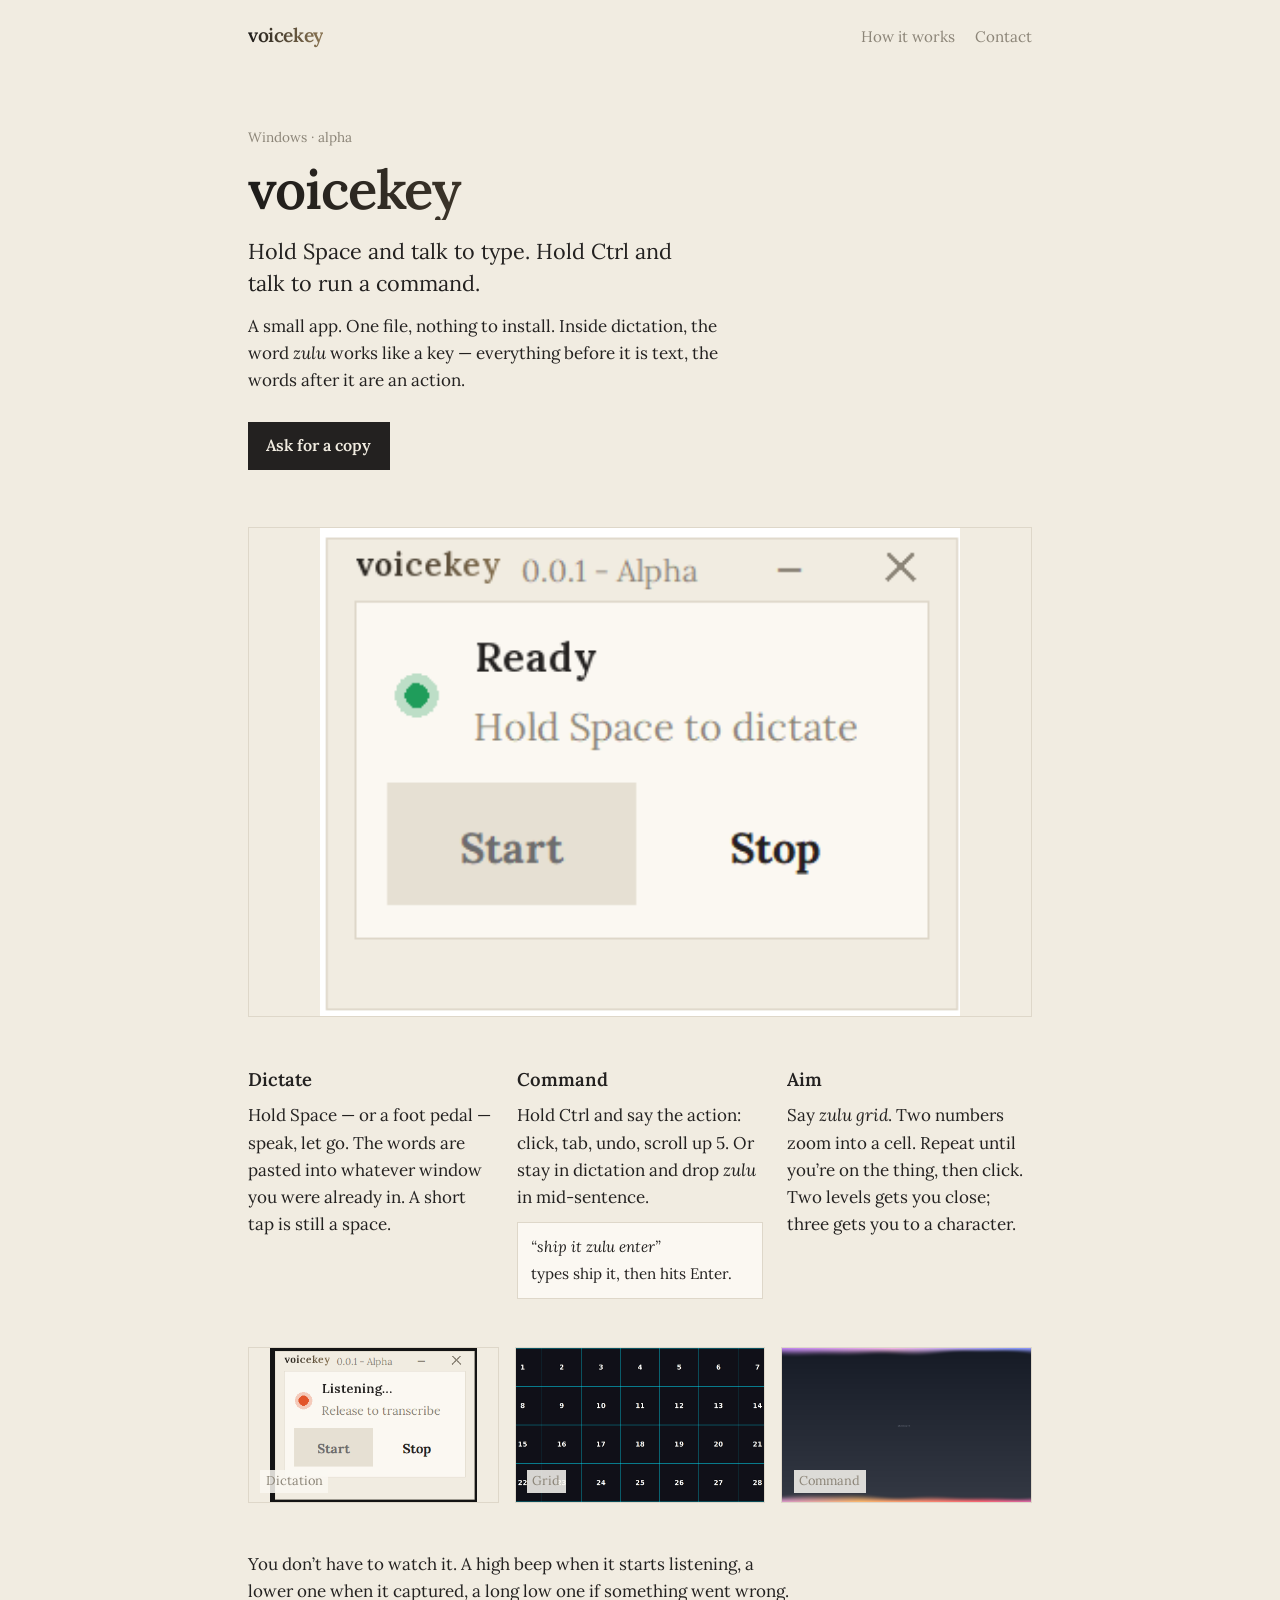
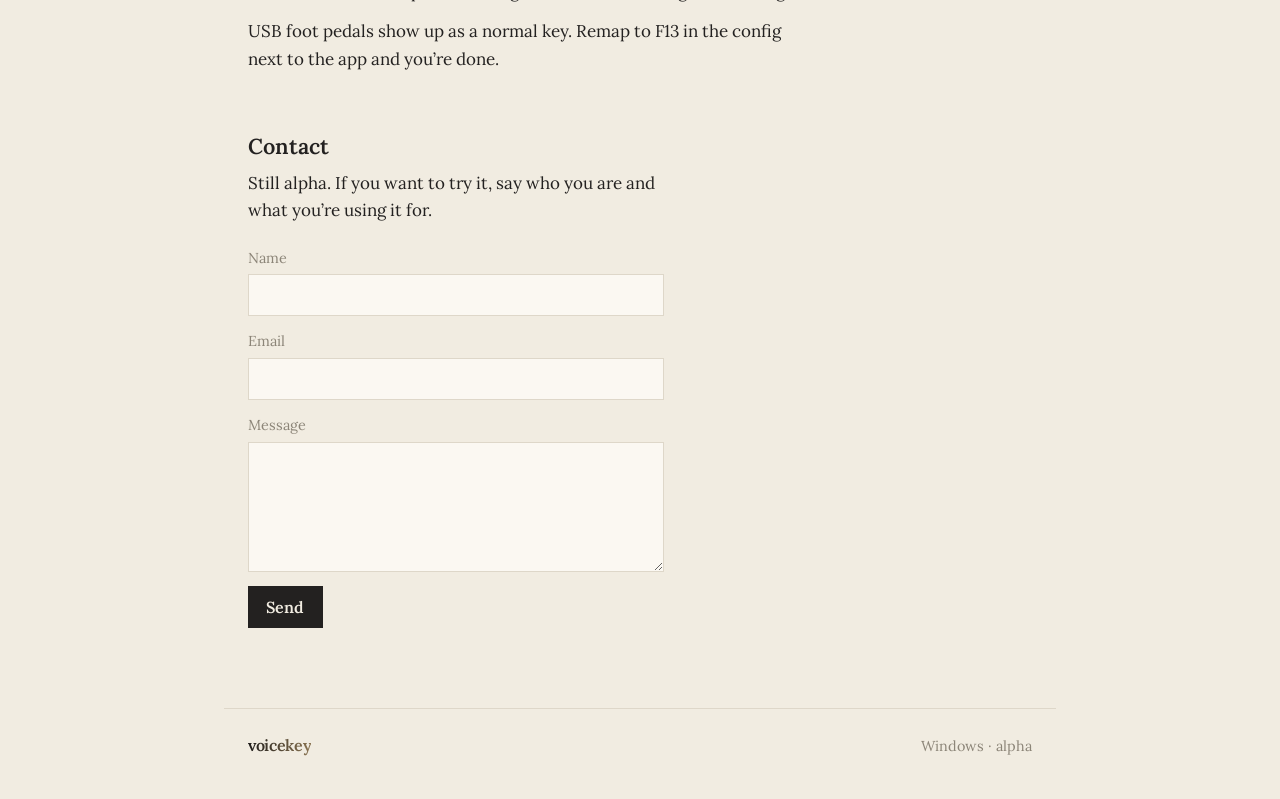
==== docs/index.html @ bb3250ca "Add a GitHub Pages site so people can ask for a copy. Co-authored-by: Cursor <cursoragent@cursor.com" ====
<!DOCTYPE html>
<html lang="en">
<head>
  <meta charset="utf-8">
  <meta name="viewport" content="width=device-width, initial-scale=1">
  <title>VoiceKey</title>
  <meta name="description" content="Hold Space and talk to type. Hold Ctrl and talk to run a command. Hands-free PC control for Windows.">
  <meta property="og:title" content="VoiceKey">
  <meta property="og:description" content="Hold Space and talk to type. Hold Ctrl and talk to run a command.">
  <meta property="og:image" content="images/hero.jpg">
  <link rel="icon" href="favicon.svg" type="image/svg+xml">
  <link rel="preconnect" href="https://fonts.googleapis.com">
  <link rel="preconnect" href="https://fonts.gstatic.com" crossorigin>
  <link href="https://fonts.googleapis.com/css2?family=Lora:ital,wght@0,400;0,500;0,600;1,400&display=swap" rel="stylesheet">
  <link rel="stylesheet" href="styles.css">
</head>
<body>
  <header class="nav">
    <a class="wordmark" href="#">voicekey</a>
    <nav>
      <a href="#how">How it works</a>
      <a href="#contact">Contact</a>
    </nav>
  </header>

  <main>
    <section class="hero">
      <p class="eyebrow">Windows · alpha</p>
      <h1 class="wordmark">voicekey</h1>
      <p class="lead">Hold Space and talk to type. Hold Ctrl and talk to run a command.</p>
      <p class="sub">A small app. One file, nothing to install. Inside dictation, the word <em>zulu</em> works like a key — everything before it is text, the words after it are an action.</p>
      <p><a class="btn" href="#contact">Ask for a copy</a></p>
    </section>

    <figure class="shot contain" data-file="images/hero.jpg">
      <img src="images/hero.jpg" alt="The VoiceKey window, ready to dictate" width="960" height="600">
    </figure>

    <section id="how" class="how">
      <article>
        <h2>Dictate</h2>
        <p>Hold Space — or a foot pedal — speak, let go. The words are pasted into whatever window you were already in. A short tap is still a space.</p>
      </article>
      <article>
        <h2>Command</h2>
        <p>Hold Ctrl and say the action: click, tab, undo, scroll up 5. Or stay in dictation and drop <em>zulu</em> in mid-sentence.</p>
        <p class="example"><span>“ship it zulu enter”</span> types ship it, then hits Enter.</p>
      </article>
      <article>
        <h2>Aim</h2>
        <p>Say <em>zulu grid</em>. Two numbers zoom into a cell. Repeat until you’re on the thing, then click. Two levels gets you close; three gets you to a character.</p>
      </article>
    </section>

    <section class="gallery" aria-label="The product in use">
      <figure class="shot contain" data-file="images/dictate.png">
        <img src="images/dictate.png" alt="VoiceKey listening, ready to transcribe" width="640" height="400">
        <figcaption>Dictation</figcaption>
      </figure>
      <figure class="shot" data-file="images/grid.png">
        <img src="images/grid.png" alt="The VoiceKey mouse grid over a screen" width="640" height="400">
        <figcaption>Grid</figcaption>
      </figure>
      <figure class="shot" data-file="images/command.png">
        <img src="images/command.png" alt="Screen-edge glow while VoiceKey listens for a command" width="640" height="400">
        <figcaption>Command</figcaption>
      </figure>
    </section>

    <section class="notes">
      <p>You don’t have to watch it. A high beep when it starts listening, a lower one when it captured, a long low one if something went wrong.</p>
      <p>USB foot pedals show up as a normal key. Remap to F13 in the config next to the app and you’re done.</p>
    </section>

    <section id="contact" class="contact">
      <h2>Contact</h2>
      <p>Still alpha. If you want to try it, say who you are and what you’re using it for.</p>

      <form id="contact-form" action="https://formspree.io/f/xvkpqzql" method="POST">
        <label>
          Name
          <input type="text" name="name" autocomplete="name" required>
        </label>
        <label>
          Email
          <input type="email" name="email" autocomplete="email" required>
        </label>
        <label>
          Message
          <textarea name="message" rows="5" required></textarea>
        </label>
        <input type="text" name="_gotcha" class="hp" tabindex="-1" autocomplete="off" aria-hidden="true">
        <input type="hidden" name="_subject" value="VoiceKey">
        <p class="form-status" role="status" hidden></p>
        <button class="btn" type="submit">Send</button>
      </form>
    </section>
  </main>

  <footer>
    <span class="wordmark">voicekey</span>
    <span>Windows · alpha</span>
  </footer>

  <script src="site.js"></script>
</body>
</html>
---- docs/styles.css ----
:root {
  --bg: #F1ECE1;
  --card: #FBF8F2;
  --edge: #DED7C9;
  --text: #232120;
  --muted: #8C8578;
  --grad-a: #1E1C1A;
  --grad-b: #8A7452;
  --ready: #1F9D5B;
  --listen: #E2542A;
  --font: "Lora", Georgia, Constantia, Cambria, serif;
}

*, *::before, *::after { box-sizing: border-box; }

html {
  scroll-behavior: smooth;
}

@media (prefers-reduced-motion: reduce) {
  html { scroll-behavior: auto; }
}

body {
  margin: 0;
  background: var(--bg);
  color: var(--text);
  font-family: var(--font);
  font-size: 1.0625rem;
  line-height: 1.6;
  font-weight: 400;
}

a {
  color: var(--text);
}

a:hover {
  color: var(--grad-b);
}

:focus-visible {
  outline: 2px solid var(--text);
  outline-offset: 3px;
}

.wordmark {
  font-weight: 600;
  letter-spacing: -0.02em;
  background: linear-gradient(90deg, var(--grad-a), var(--grad-b));
  -webkit-background-clip: text;
  background-clip: text;
  color: transparent;
  text-decoration: none;
}

.nav {
  display: flex;
  align-items: baseline;
  justify-content: space-between;
  gap: 1.5rem;
  max-width: 52rem;
  margin: 0 auto;
  padding: 1.25rem 1.5rem;
}

.nav .wordmark {
  font-size: 1.2rem;
}

.nav nav {
  display: flex;
  gap: 1.25rem;
}

.nav nav a {
  color: var(--muted);
  text-decoration: none;
  font-size: 0.95rem;
}

.nav nav a:hover {
  color: var(--text);
}

main {
  max-width: 52rem;
  margin: 0 auto;
  padding: 0 1.5rem 4rem;
}

.hero {
  padding: 3.5rem 0 2.5rem;
}

.eyebrow {
  margin: 0 0 0.75rem;
  color: var(--muted);
  font-size: 0.85rem;
}

.hero h1 {
  margin: 0 0 1rem;
  font-size: clamp(2.4rem, 6vw, 3.4rem);
  line-height: 1.1;
}

.lead {
  margin: 0 0 0.85rem;
  font-size: 1.35rem;
  line-height: 1.45;
  max-width: 28rem;
}

.sub {
  margin: 0 0 1.75rem;
  color: var(--text);
  max-width: 32rem;
}

.sub em, .how em {
  font-style: italic;
}

.btn {
  display: inline-block;
  background: var(--text);
  color: var(--bg);
  font-family: inherit;
  font-size: 1rem;
  font-weight: 600;
  text-decoration: none;
  border: 0;
  padding: 0.7rem 1.15rem;
  cursor: pointer;
}

.btn:hover {
  background: var(--grad-a);
  color: var(--bg);
}

.how {
  display: grid;
  gap: 1.75rem;
  margin: 3rem 0;
}

@media (min-width: 720px) {
  .how {
    grid-template-columns: 1fr 1fr 1fr;
    gap: 1.5rem;
  }
}

.how h2 {
  margin: 0 0 0.5rem;
  font-size: 1.15rem;
  font-weight: 600;
}

.how p {
  margin: 0;
}

.example {
  margin-top: 0.7rem !important;
  padding: 0.7rem 0.8rem;
  background: var(--card);
  border: 1px solid var(--edge);
  font-size: 0.95rem;
}

.example span {
  display: block;
  font-style: italic;
  margin-bottom: 0.2rem;
}

.gallery {
  display: grid;
  gap: 1rem;
  margin: 2.5rem 0;
}

@media (min-width: 720px) {
  .gallery {
    grid-template-columns: 1fr 1fr 1fr;
  }
}

.shot {
  position: relative;
  margin: 0;
  background: var(--card);
  border: 1px solid var(--edge);
  aspect-ratio: 16 / 10;
  overflow: hidden;
}

.shot img {
  display: block;
  width: 100%;
  height: 100%;
  object-fit: cover;
}

.shot.contain {
  background: var(--bg);
}

.shot.contain img {
  object-fit: contain;
}

.shot.empty img {
  display: none;
}

.shot.empty::after {
  content: attr(data-file);
  position: absolute;
  inset: 0;
  display: flex;
  align-items: center;
  justify-content: center;
  color: var(--muted);
  font-size: 0.9rem;
  font-style: italic;
}

.shot figcaption {
  position: absolute;
  left: 0.7rem;
  bottom: 0.55rem;
  margin: 0;
  color: var(--muted);
  font-size: 0.8rem;
  background: color-mix(in srgb, var(--card) 85%, transparent);
  padding: 0.1rem 0.35rem;
}

.shot.empty figcaption {
  display: none;
}

.hero + .shot {
  margin-bottom: 0.5rem;
}

.notes {
  margin: 3rem 0;
  max-width: 34rem;
}

.notes p {
  margin: 0 0 0.8rem;
}

.contact {
  margin: 3.5rem 0 1rem;
  max-width: 26rem;
}

.contact h2 {
  margin: 0 0 0.4rem;
  font-size: 1.35rem;
  font-weight: 600;
}

.contact > p {
  margin: 0 0 1.4rem;
}

form {
  display: grid;
  gap: 0.9rem;
}

label {
  display: grid;
  gap: 0.3rem;
  font-size: 0.9rem;
  color: var(--muted);
}

input, textarea {
  font-family: inherit;
  font-size: 1.05rem;
  color: var(--text);
  background: var(--card);
  border: 1px solid var(--edge);
  padding: 0.55rem 0.7rem;
  width: 100%;
}

input:focus, textarea:focus {
  outline: 2px solid var(--text);
  outline-offset: 0;
  border-color: var(--text);
}

textarea {
  resize: vertical;
  min-height: 7rem;
}

.hp {
  position: absolute;
  left: -9999px;
  width: 1px;
  height: 1px;
}

.form-status {
  margin: 0;
  font-size: 0.95rem;
}

.form-status.ok { color: var(--ready); }
.form-status.err { color: var(--listen); }

form .btn {
  justify-self: start;
}

form.sent .btn,
form.sent label {
  display: none;
}

footer {
  max-width: 52rem;
  margin: 0 auto;
  padding: 1.5rem 1.5rem 2.5rem;
  display: flex;
  justify-content: space-between;
  align-items: baseline;
  color: var(--muted);
  font-size: 0.9rem;
  border-top: 1px solid var(--edge);
}

footer .wordmark {
  font-size: 1rem;
}
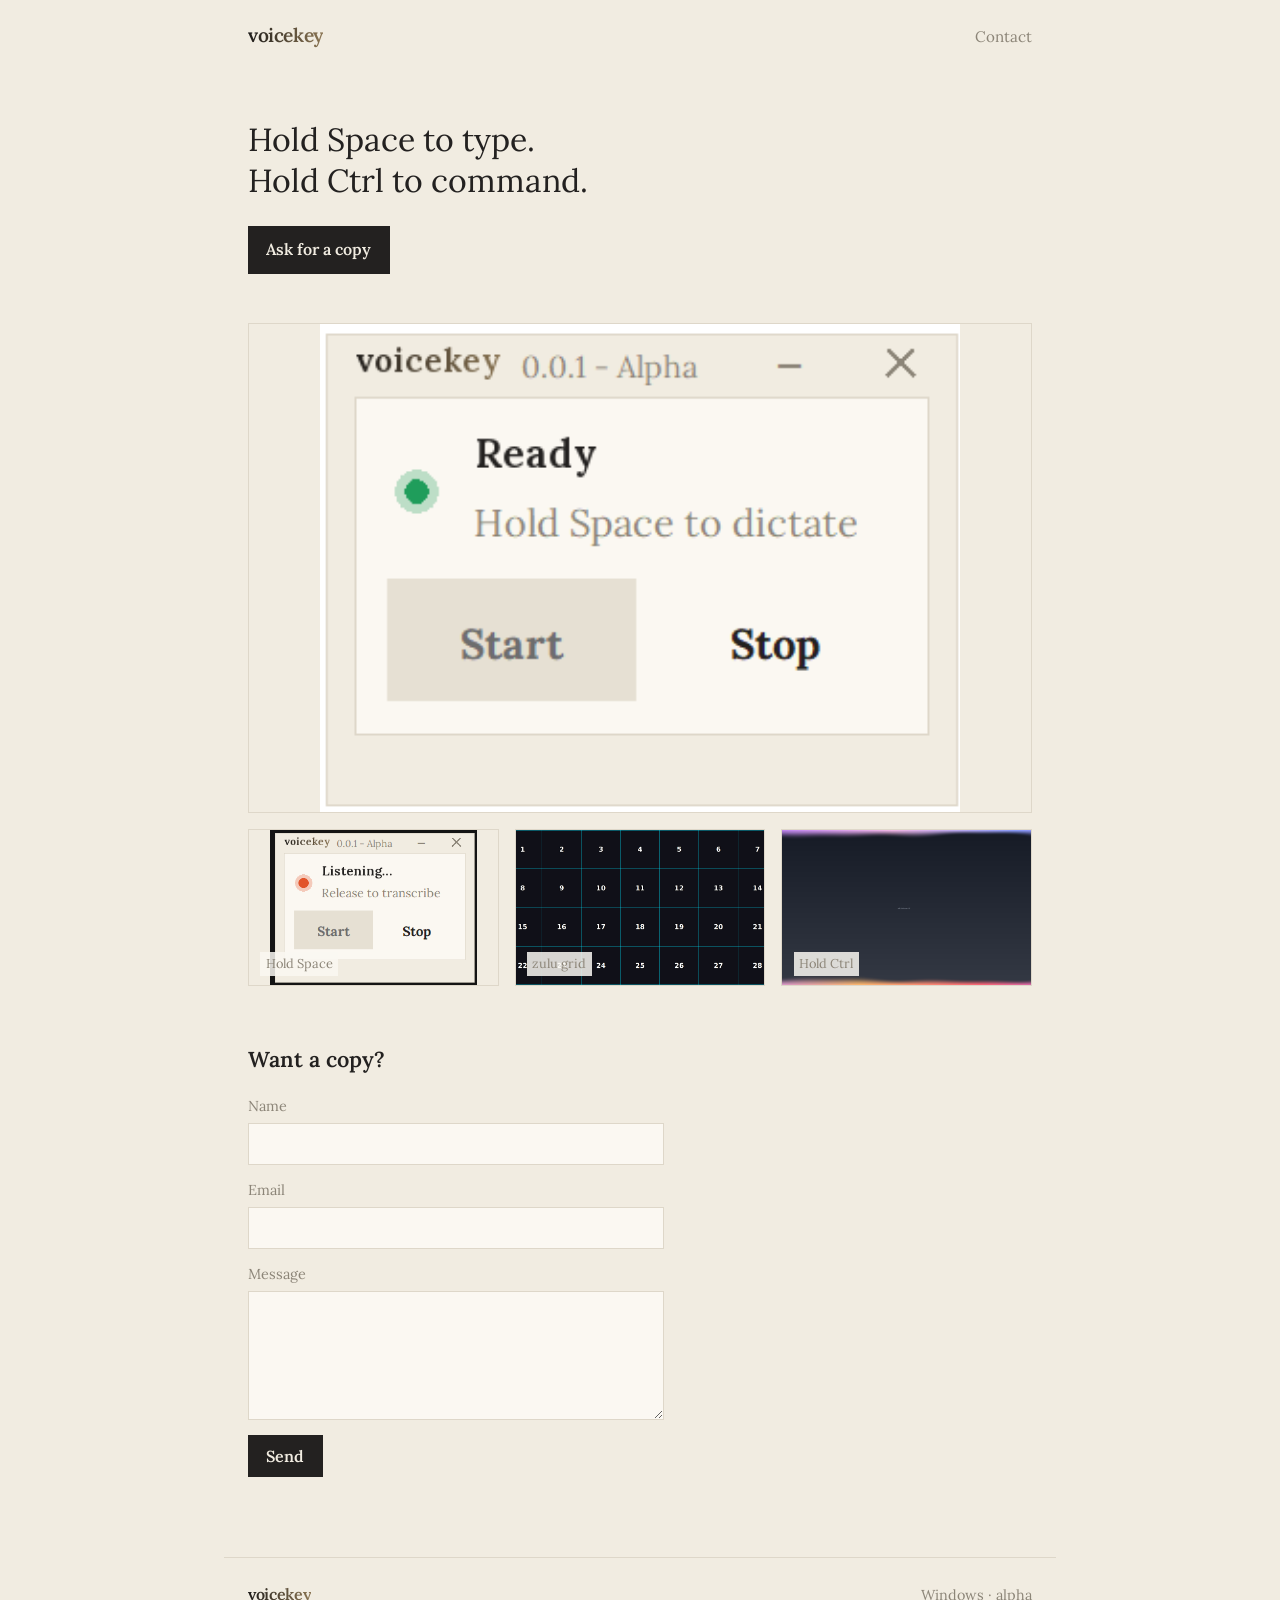
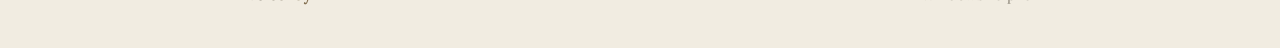
==== commit 3b257097: "Cut the site copy so the screenshots do the talking. Co-authored-by: Cursor <cursoragent@cursor.com>" ====
--- a/docs/index.html
+++ b/docs/index.html
@@ -4,9 +4,9 @@
   <meta charset="utf-8">
   <meta name="viewport" content="width=device-width, initial-scale=1">
   <title>VoiceKey</title>
-  <meta name="description" content="Hold Space and talk to type. Hold Ctrl and talk to run a command. Hands-free PC control for Windows.">
+  <meta name="description" content="Hold Space to type. Hold Ctrl to command.">
   <meta property="og:title" content="VoiceKey">
-  <meta property="og:description" content="Hold Space and talk to type. Hold Ctrl and talk to run a command.">
+  <meta property="og:description" content="Hold Space to type. Hold Ctrl to command.">
   <meta property="og:image" content="images/hero.jpg">
   <link rel="icon" href="favicon.svg" type="image/svg+xml">
   <link rel="preconnect" href="https://fonts.googleapis.com">
@@ -18,17 +18,13 @@
   <header class="nav">
     <a class="wordmark" href="#">voicekey</a>
     <nav>
-      <a href="#how">How it works</a>
       <a href="#contact">Contact</a>
     </nav>
   </header>
 
   <main>
     <section class="hero">
-      <p class="eyebrow">Windows · alpha</p>
-      <h1 class="wordmark">voicekey</h1>
-      <p class="lead">Hold Space and talk to type. Hold Ctrl and talk to run a command.</p>
-      <p class="sub">A small app. One file, nothing to install. Inside dictation, the word <em>zulu</em> works like a key — everything before it is text, the words after it are an action.</p>
+      <h1 class="lead">Hold Space to type. Hold Ctrl to command.</h1>
       <p><a class="btn" href="#contact">Ask for a copy</a></p>
     </section>
 
@@ -36,46 +32,23 @@
       <img src="images/hero.jpg" alt="The VoiceKey window, ready to dictate" width="960" height="600">
     </figure>
 
-    <section id="how" class="how">
-      <article>
-        <h2>Dictate</h2>
-        <p>Hold Space — or a foot pedal — speak, let go. The words are pasted into whatever window you were already in. A short tap is still a space.</p>
-      </article>
-      <article>
-        <h2>Command</h2>
-        <p>Hold Ctrl and say the action: click, tab, undo, scroll up 5. Or stay in dictation and drop <em>zulu</em> in mid-sentence.</p>
-        <p class="example"><span>“ship it zulu enter”</span> types ship it, then hits Enter.</p>
-      </article>
-      <article>
-        <h2>Aim</h2>
-        <p>Say <em>zulu grid</em>. Two numbers zoom into a cell. Repeat until you’re on the thing, then click. Two levels gets you close; three gets you to a character.</p>
-      </article>
-    </section>
-
-    <section class="gallery" aria-label="The product in use">
+    <section class="gallery" aria-label="VoiceKey in use">
       <figure class="shot contain" data-file="images/dictate.png">
-        <img src="images/dictate.png" alt="VoiceKey listening, ready to transcribe" width="640" height="400">
-        <figcaption>Dictation</figcaption>
+        <img src="images/dictate.png" alt="VoiceKey listening" width="640" height="400">
+        <figcaption>Hold Space</figcaption>
       </figure>
       <figure class="shot" data-file="images/grid.png">
-        <img src="images/grid.png" alt="The VoiceKey mouse grid over a screen" width="640" height="400">
-        <figcaption>Grid</figcaption>
+        <img src="images/grid.png" alt="The mouse grid" width="640" height="400">
+        <figcaption>zulu grid</figcaption>
       </figure>
       <figure class="shot" data-file="images/command.png">
-        <img src="images/command.png" alt="Screen-edge glow while VoiceKey listens for a command" width="640" height="400">
-        <figcaption>Command</figcaption>
+        <img src="images/command.png" alt="Screen-edge glow while a command is taken" width="640" height="400">
+        <figcaption>Hold Ctrl</figcaption>
       </figure>
     </section>
 
-    <section class="notes">
-      <p>You don’t have to watch it. A high beep when it starts listening, a lower one when it captured, a long low one if something went wrong.</p>
-      <p>USB foot pedals show up as a normal key. Remap to F13 in the config next to the app and you’re done.</p>
-    </section>
-
     <section id="contact" class="contact">
-      <h2>Contact</h2>
-      <p>Still alpha. If you want to try it, say who you are and what you’re using it for.</p>
-
+      <h2>Want a copy?</h2>
       <form id="contact-form" action="https://formspree.io/f/xvkpqzql" method="POST">
         <label>
           Name
--- a/docs/styles.css
+++ b/docs/styles.css
@@ -13,9 +13,7 @@
 
 *, *::before, *::after { box-sizing: border-box; }
 
-html {
-  scroll-behavior: smooth;
-}
+html { scroll-behavior: smooth; }
 
 @media (prefers-reduced-motion: reduce) {
   html { scroll-behavior: auto; }
@@ -28,16 +26,10 @@
   font-family: var(--font);
   font-size: 1.0625rem;
   line-height: 1.6;
-  font-weight: 400;
-}
-
-a {
-  color: var(--text);
-}
-
-a:hover {
-  color: var(--grad-b);
-}
+}
+
+a { color: var(--text); }
+a:hover { color: var(--grad-b); }
 
 :focus-visible {
   outline: 2px solid var(--text);
@@ -64,14 +56,7 @@
   padding: 1.25rem 1.5rem;
 }
 
-.nav .wordmark {
-  font-size: 1.2rem;
-}
-
-.nav nav {
-  display: flex;
-  gap: 1.25rem;
-}
+.nav .wordmark { font-size: 1.2rem; }
 
 .nav nav a {
   color: var(--muted);
@@ -79,9 +64,7 @@
   font-size: 0.95rem;
 }
 
-.nav nav a:hover {
-  color: var(--text);
-}
+.nav nav a:hover { color: var(--text); }
 
 main {
   max-width: 52rem;
@@ -90,36 +73,15 @@
 }
 
 .hero {
-  padding: 3.5rem 0 2.5rem;
-}
-
-.eyebrow {
-  margin: 0 0 0.75rem;
-  color: var(--muted);
-  font-size: 0.85rem;
-}
-
-.hero h1 {
-  margin: 0 0 1rem;
-  font-size: clamp(2.4rem, 6vw, 3.4rem);
-  line-height: 1.1;
+  padding: 3rem 0 2rem;
 }
 
 .lead {
-  margin: 0 0 0.85rem;
-  font-size: 1.35rem;
-  line-height: 1.45;
-  max-width: 28rem;
-}
-
-.sub {
-  margin: 0 0 1.75rem;
-  color: var(--text);
-  max-width: 32rem;
-}
-
-.sub em, .how em {
-  font-style: italic;
+  margin: 0 0 1.5rem;
+  font-size: clamp(1.5rem, 4vw, 2rem);
+  font-weight: 400;
+  line-height: 1.3;
+  max-width: 22rem;
 }
 
 .btn {
@@ -140,47 +102,10 @@
   color: var(--bg);
 }
 
-.how {
-  display: grid;
-  gap: 1.75rem;
-  margin: 3rem 0;
-}
-
-@media (min-width: 720px) {
-  .how {
-    grid-template-columns: 1fr 1fr 1fr;
-    gap: 1.5rem;
-  }
-}
-
-.how h2 {
-  margin: 0 0 0.5rem;
-  font-size: 1.15rem;
-  font-weight: 600;
-}
-
-.how p {
-  margin: 0;
-}
-
-.example {
-  margin-top: 0.7rem !important;
-  padding: 0.7rem 0.8rem;
-  background: var(--card);
-  border: 1px solid var(--edge);
-  font-size: 0.95rem;
-}
-
-.example span {
-  display: block;
-  font-style: italic;
-  margin-bottom: 0.2rem;
-}
-
 .gallery {
   display: grid;
   gap: 1rem;
-  margin: 2.5rem 0;
+  margin: 1rem 0 0;
 }
 
 @media (min-width: 720px) {
@@ -213,9 +138,7 @@
   object-fit: contain;
 }
 
-.shot.empty img {
-  display: none;
-}
+.shot.empty img { display: none; }
 
 .shot.empty::after {
   content: attr(data-file);
@@ -240,22 +163,9 @@
   padding: 0.1rem 0.35rem;
 }
 
-.shot.empty figcaption {
-  display: none;
-}
-
-.hero + .shot {
-  margin-bottom: 0.5rem;
-}
-
-.notes {
-  margin: 3rem 0;
-  max-width: 34rem;
-}
-
-.notes p {
-  margin: 0 0 0.8rem;
-}
+.shot.empty figcaption { display: none; }
+
+.hero + .shot { margin-bottom: 0.5rem; }
 
 .contact {
   margin: 3.5rem 0 1rem;
@@ -263,13 +173,9 @@
 }
 
 .contact h2 {
-  margin: 0 0 0.4rem;
+  margin: 0 0 1.2rem;
   font-size: 1.35rem;
   font-weight: 600;
-}
-
-.contact > p {
-  margin: 0 0 1.4rem;
 }
 
 form {
@@ -312,22 +218,14 @@
   height: 1px;
 }
 
-.form-status {
-  margin: 0;
-  font-size: 0.95rem;
-}
-
+.form-status { margin: 0; font-size: 0.95rem; }
 .form-status.ok { color: var(--ready); }
 .form-status.err { color: var(--listen); }
 
-form .btn {
-  justify-self: start;
-}
+form .btn { justify-self: start; }
 
 form.sent .btn,
-form.sent label {
-  display: none;
-}
+form.sent label { display: none; }
 
 footer {
   max-width: 52rem;
@@ -341,6 +239,4 @@
   border-top: 1px solid var(--edge);
 }
 
-footer .wordmark {
-  font-size: 1rem;
-}
+footer .wordmark { font-size: 1rem; }
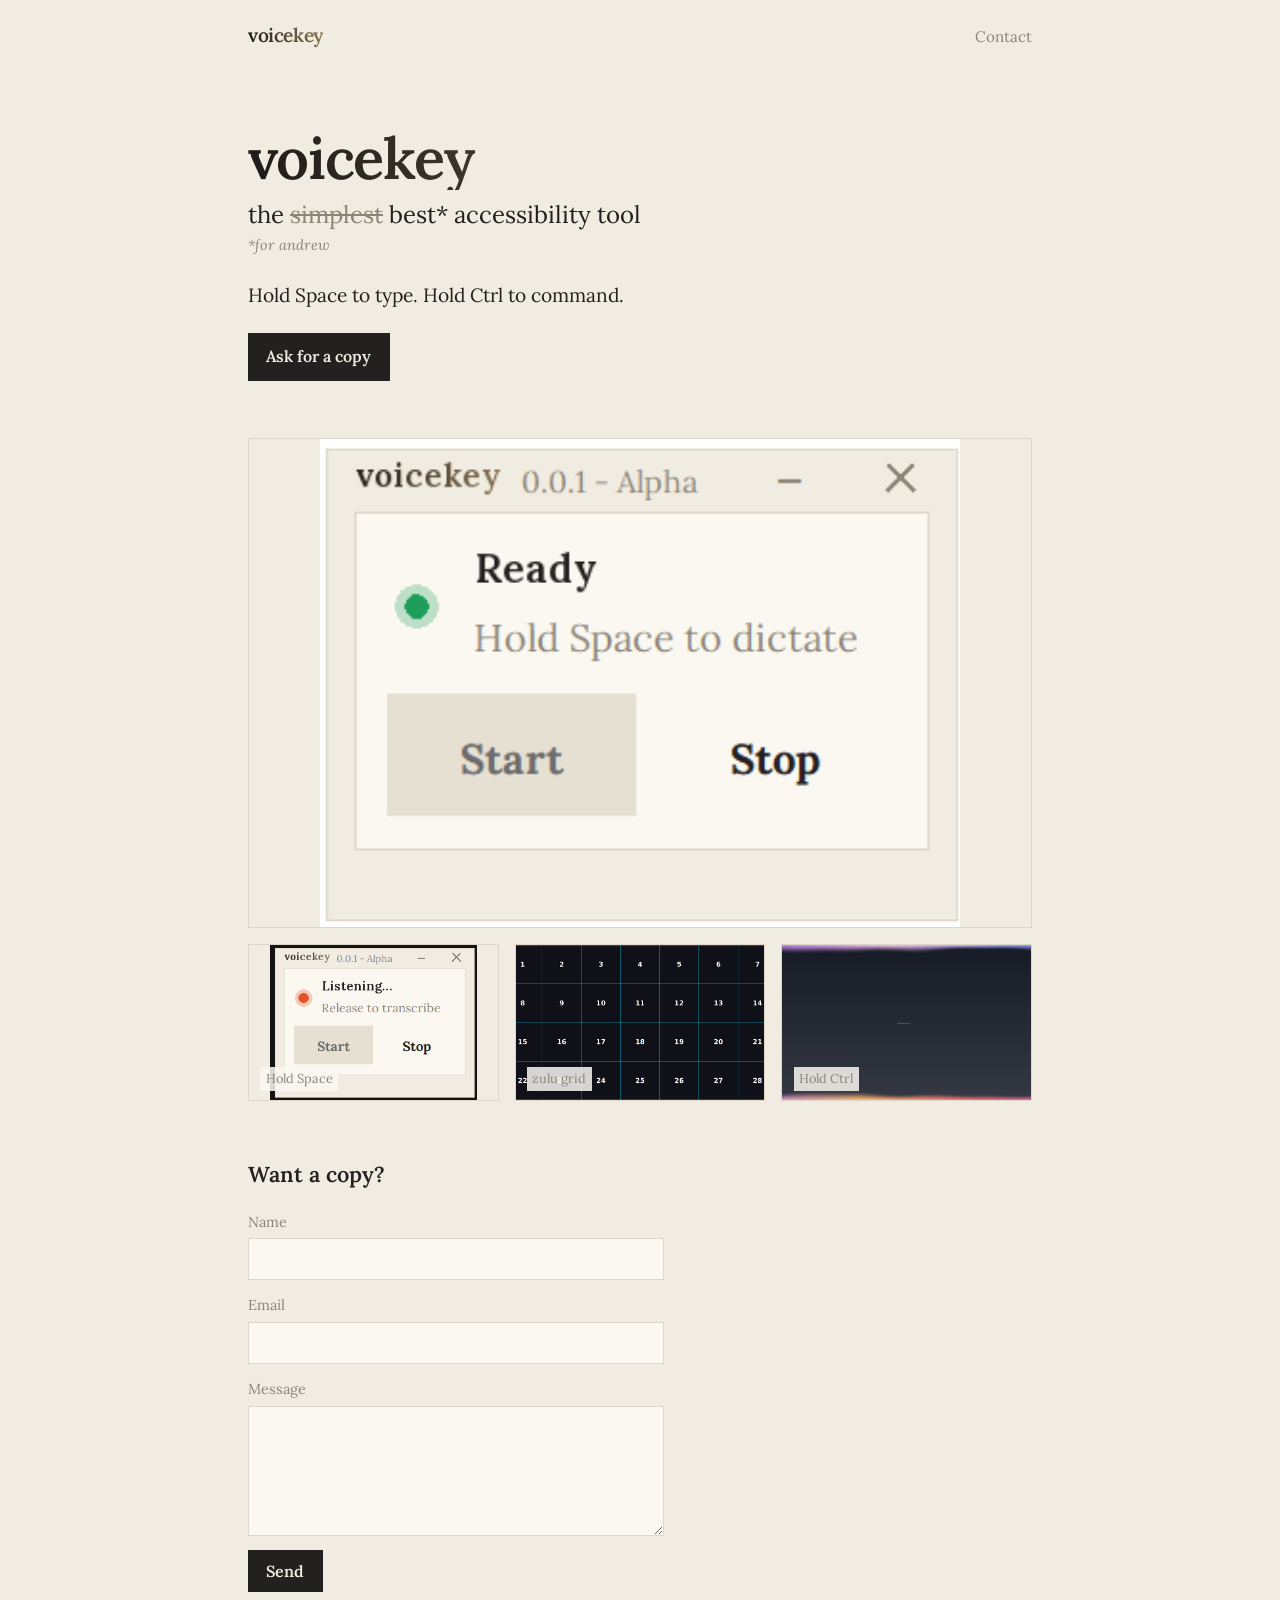
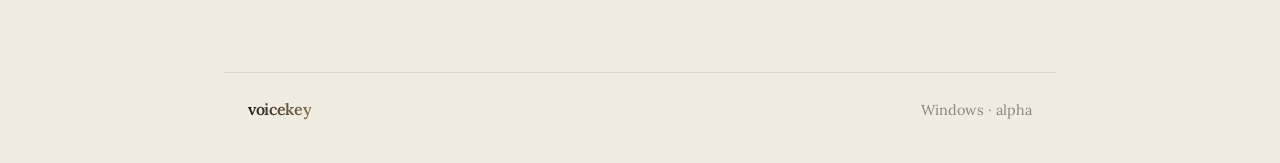
==== commit 72403ebe: "Put the wordmark back with a tagline for Andrew. Co-authored-by: Cursor <cursoragent@cursor.com>" ====
--- a/docs/index.html
+++ b/docs/index.html
@@ -24,7 +24,10 @@
 
   <main>
     <section class="hero">
-      <h1 class="lead">Hold Space to type. Hold Ctrl to command.</h1>
+      <h1 class="wordmark">voicekey</h1>
+      <p class="tagline">the <s>simplest</s> best* accessibility tool</p>
+      <p class="fn">*for andrew</p>
+      <p class="lead">Hold Space to type. Hold Ctrl to command.</p>
       <p><a class="btn" href="#contact">Ask for a copy</a></p>
     </section>
 
--- a/docs/styles.css
+++ b/docs/styles.css
@@ -73,15 +73,37 @@
 }
 
 .hero {
-  padding: 3rem 0 2rem;
+  padding: 3.5rem 0 2.5rem;
+}
+
+.hero h1 {
+  margin: 0 0 0.55rem;
+  font-size: clamp(2.6rem, 7vw, 3.6rem);
+  line-height: 1.1;
+}
+
+.tagline {
+  margin: 0;
+  font-size: clamp(1.2rem, 3vw, 1.5rem);
+  line-height: 1.35;
+}
+
+.tagline s {
+  color: var(--muted);
+  text-decoration-thickness: 1.5px;
+}
+
+.fn {
+  margin: 0.15rem 0 1.6rem;
+  color: var(--muted);
+  font-size: 0.9rem;
+  font-style: italic;
 }
 
 .lead {
   margin: 0 0 1.5rem;
-  font-size: clamp(1.5rem, 4vw, 2rem);
-  font-weight: 400;
-  line-height: 1.3;
-  max-width: 22rem;
+  font-size: 1.2rem;
+  line-height: 1.4;
 }
 
 .btn {
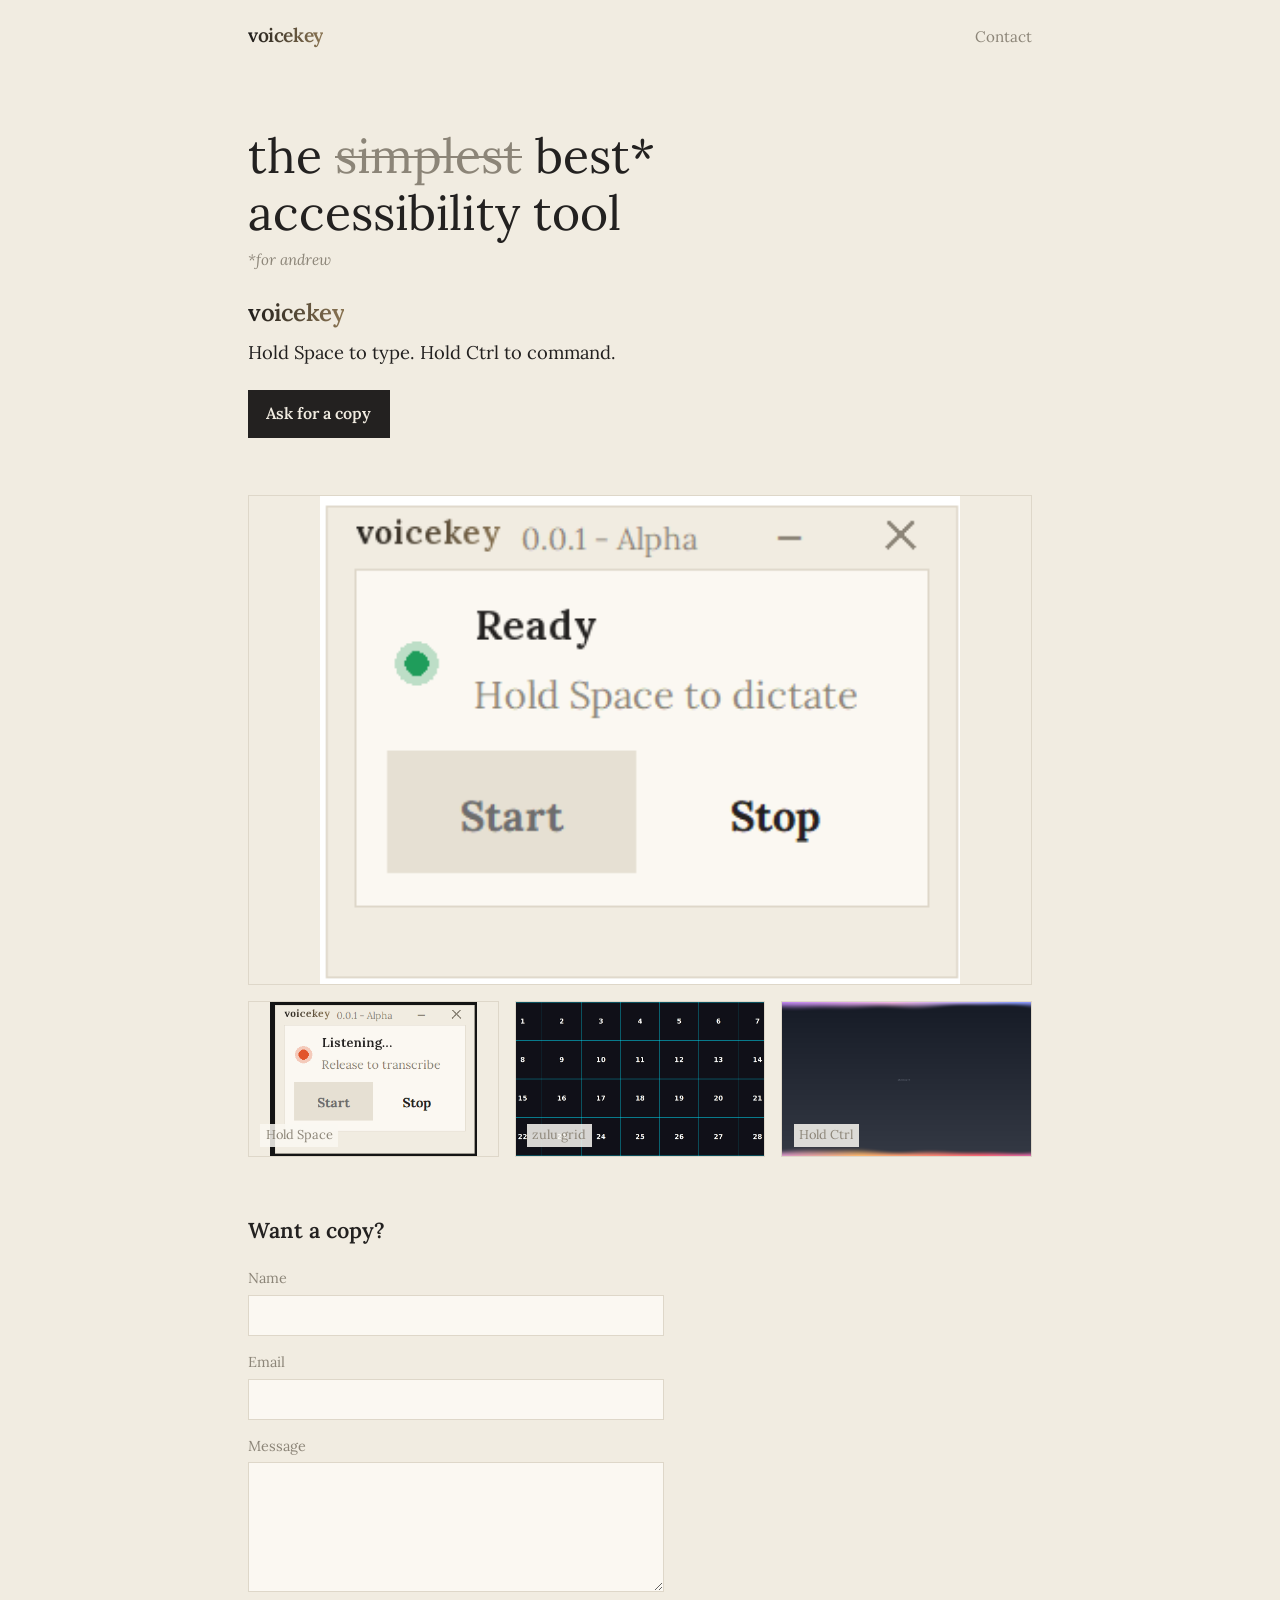
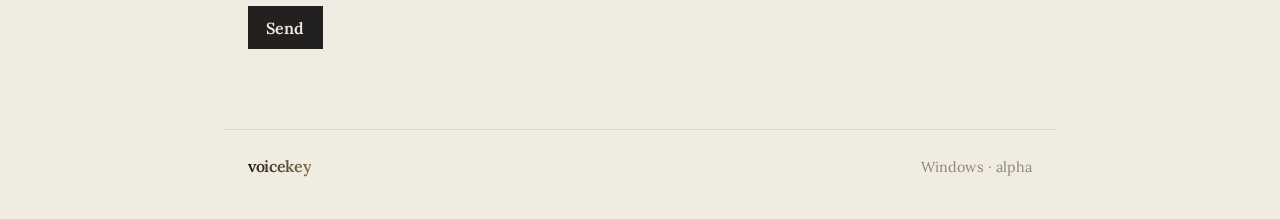
==== commit 3a18e414: "Lead with the tagline, then Andrew, then the name. Co-authored-by: Cursor <cursoragent@cursor.com>" ====
--- a/docs/index.html
+++ b/docs/index.html
@@ -24,9 +24,9 @@
 
   <main>
     <section class="hero">
-      <h1 class="wordmark">voicekey</h1>
-      <p class="tagline">the <s>simplest</s> best* accessibility tool</p>
+      <h1 class="tagline">the <s>simplest</s> best* accessibility tool</h1>
       <p class="fn">*for andrew</p>
+      <p class="wordmark title">voicekey</p>
       <p class="lead">Hold Space to type. Hold Ctrl to command.</p>
       <p><a class="btn" href="#contact">Ask for a copy</a></p>
     </section>
--- a/docs/styles.css
+++ b/docs/styles.css
@@ -76,33 +76,35 @@
   padding: 3.5rem 0 2.5rem;
 }
 
-.hero h1 {
-  margin: 0 0 0.55rem;
-  font-size: clamp(2.6rem, 7vw, 3.6rem);
-  line-height: 1.1;
-}
-
 .tagline {
   margin: 0;
-  font-size: clamp(1.2rem, 3vw, 1.5rem);
-  line-height: 1.35;
+  font-size: clamp(2rem, 5.5vw, 3rem);
+  font-weight: 400;
+  line-height: 1.2;
+  max-width: 18ch;
 }
 
 .tagline s {
   color: var(--muted);
-  text-decoration-thickness: 1.5px;
+  text-decoration-thickness: 2px;
 }
 
 .fn {
-  margin: 0.15rem 0 1.6rem;
-  color: var(--muted);
-  font-size: 0.9rem;
+  margin: 0.35rem 0 1.4rem;
+  color: var(--muted);
+  font-size: 0.95rem;
   font-style: italic;
+}
+
+.hero .title {
+  display: inline-block;
+  margin: 0 0 0.45rem;
+  font-size: 1.5rem;
 }
 
 .lead {
   margin: 0 0 1.5rem;
-  font-size: 1.2rem;
+  font-size: 1.15rem;
   line-height: 1.4;
 }
 
